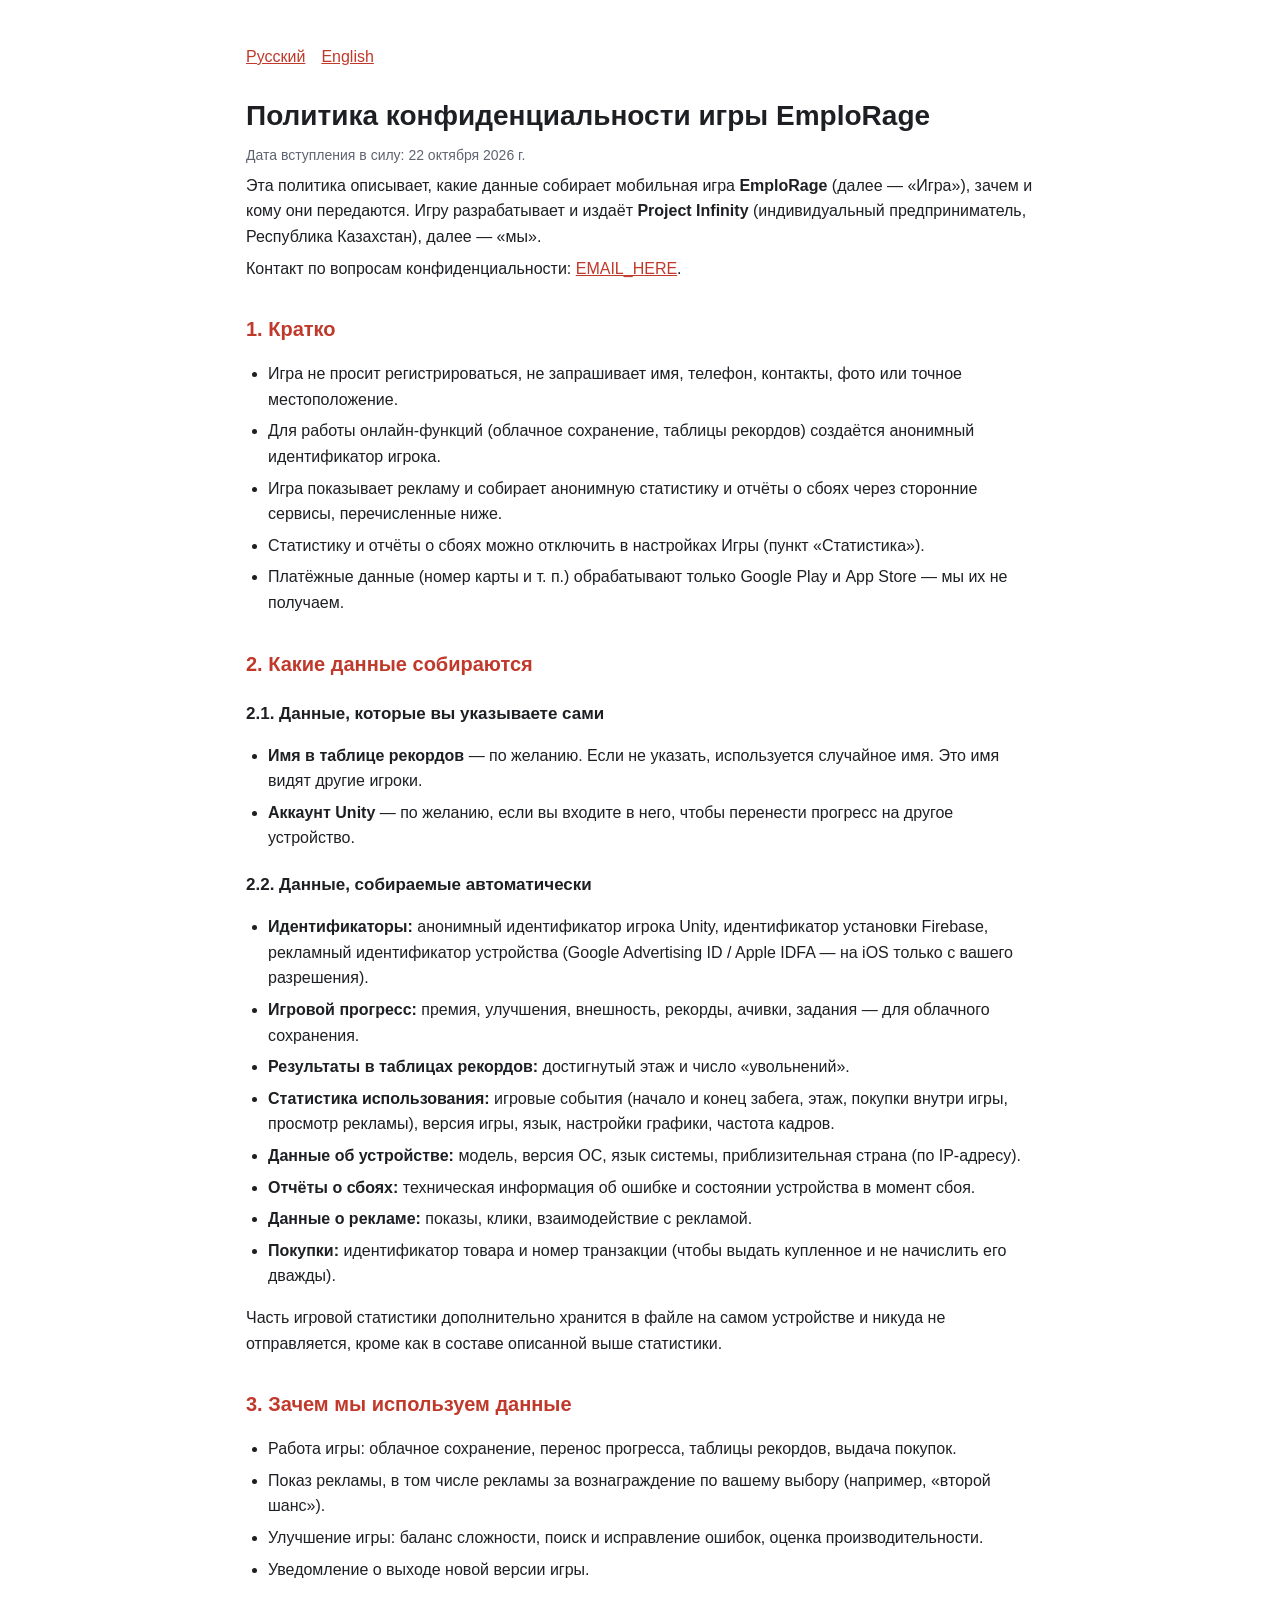
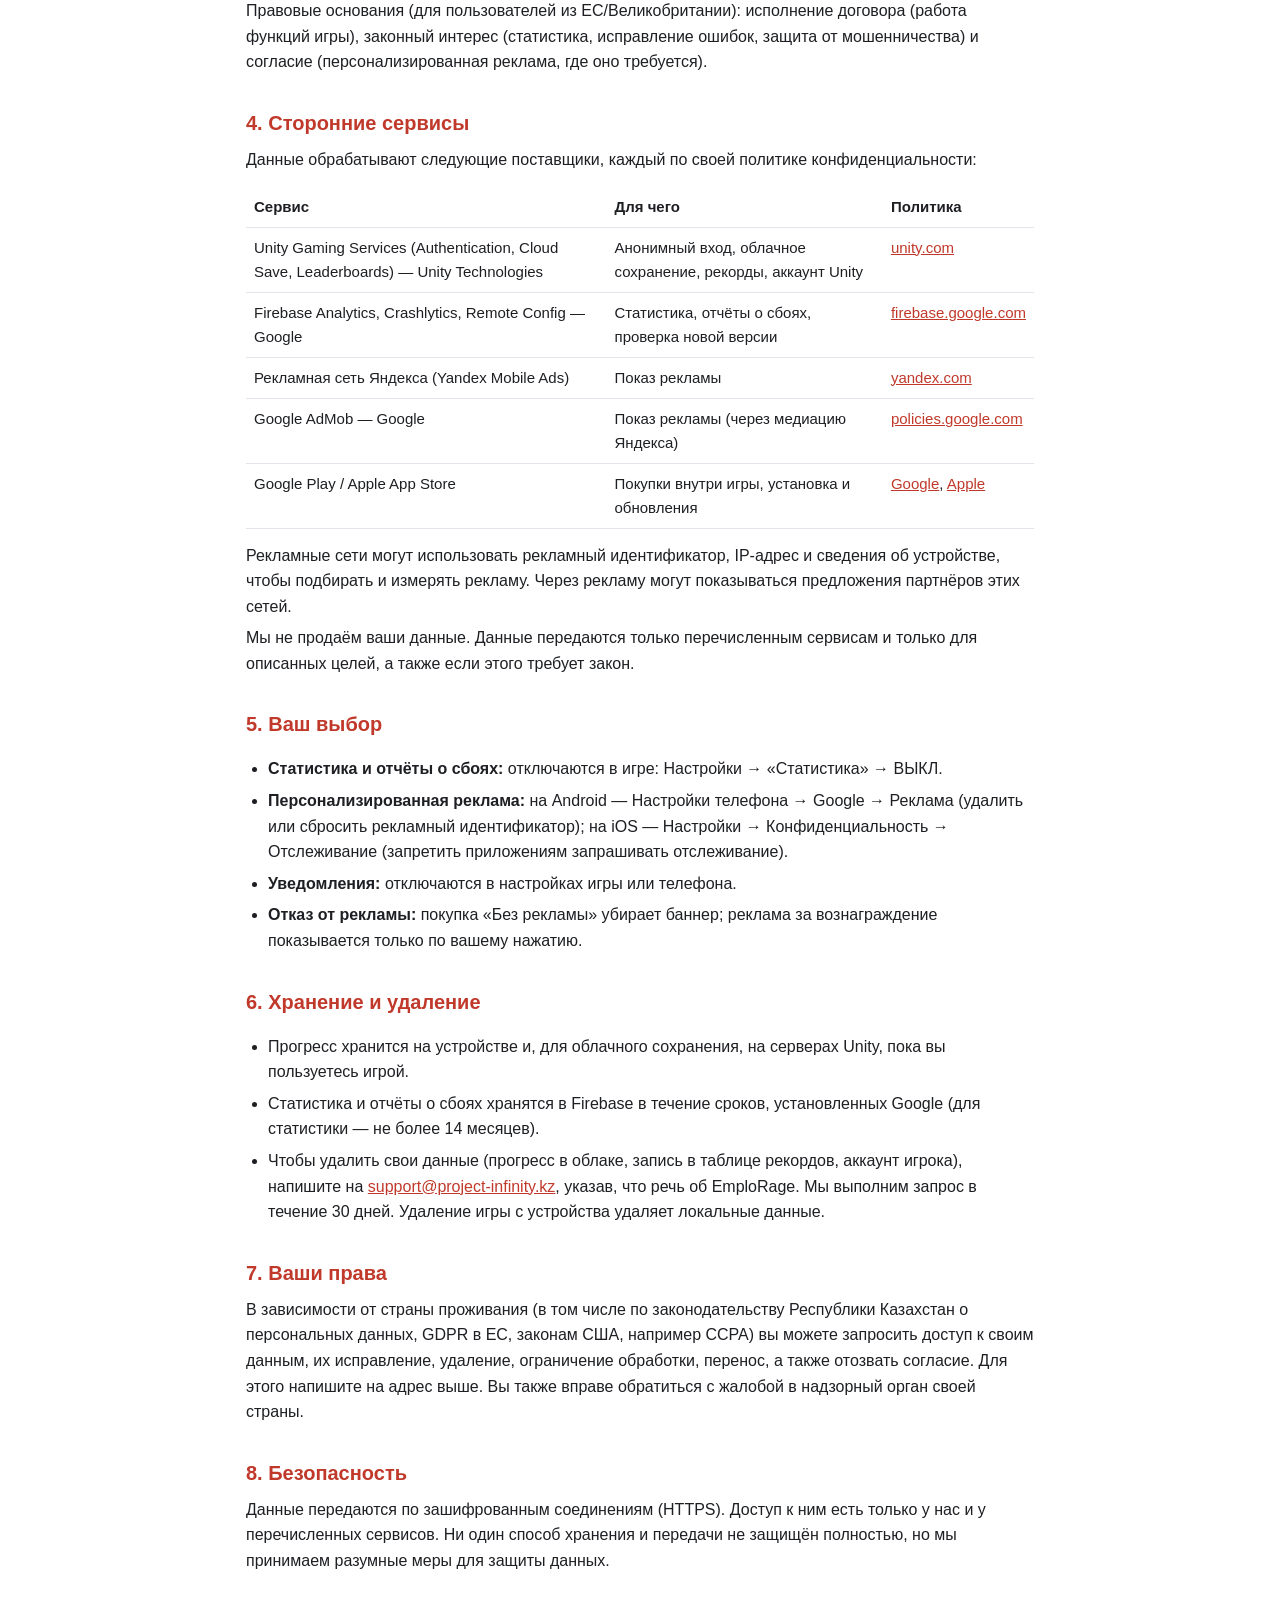
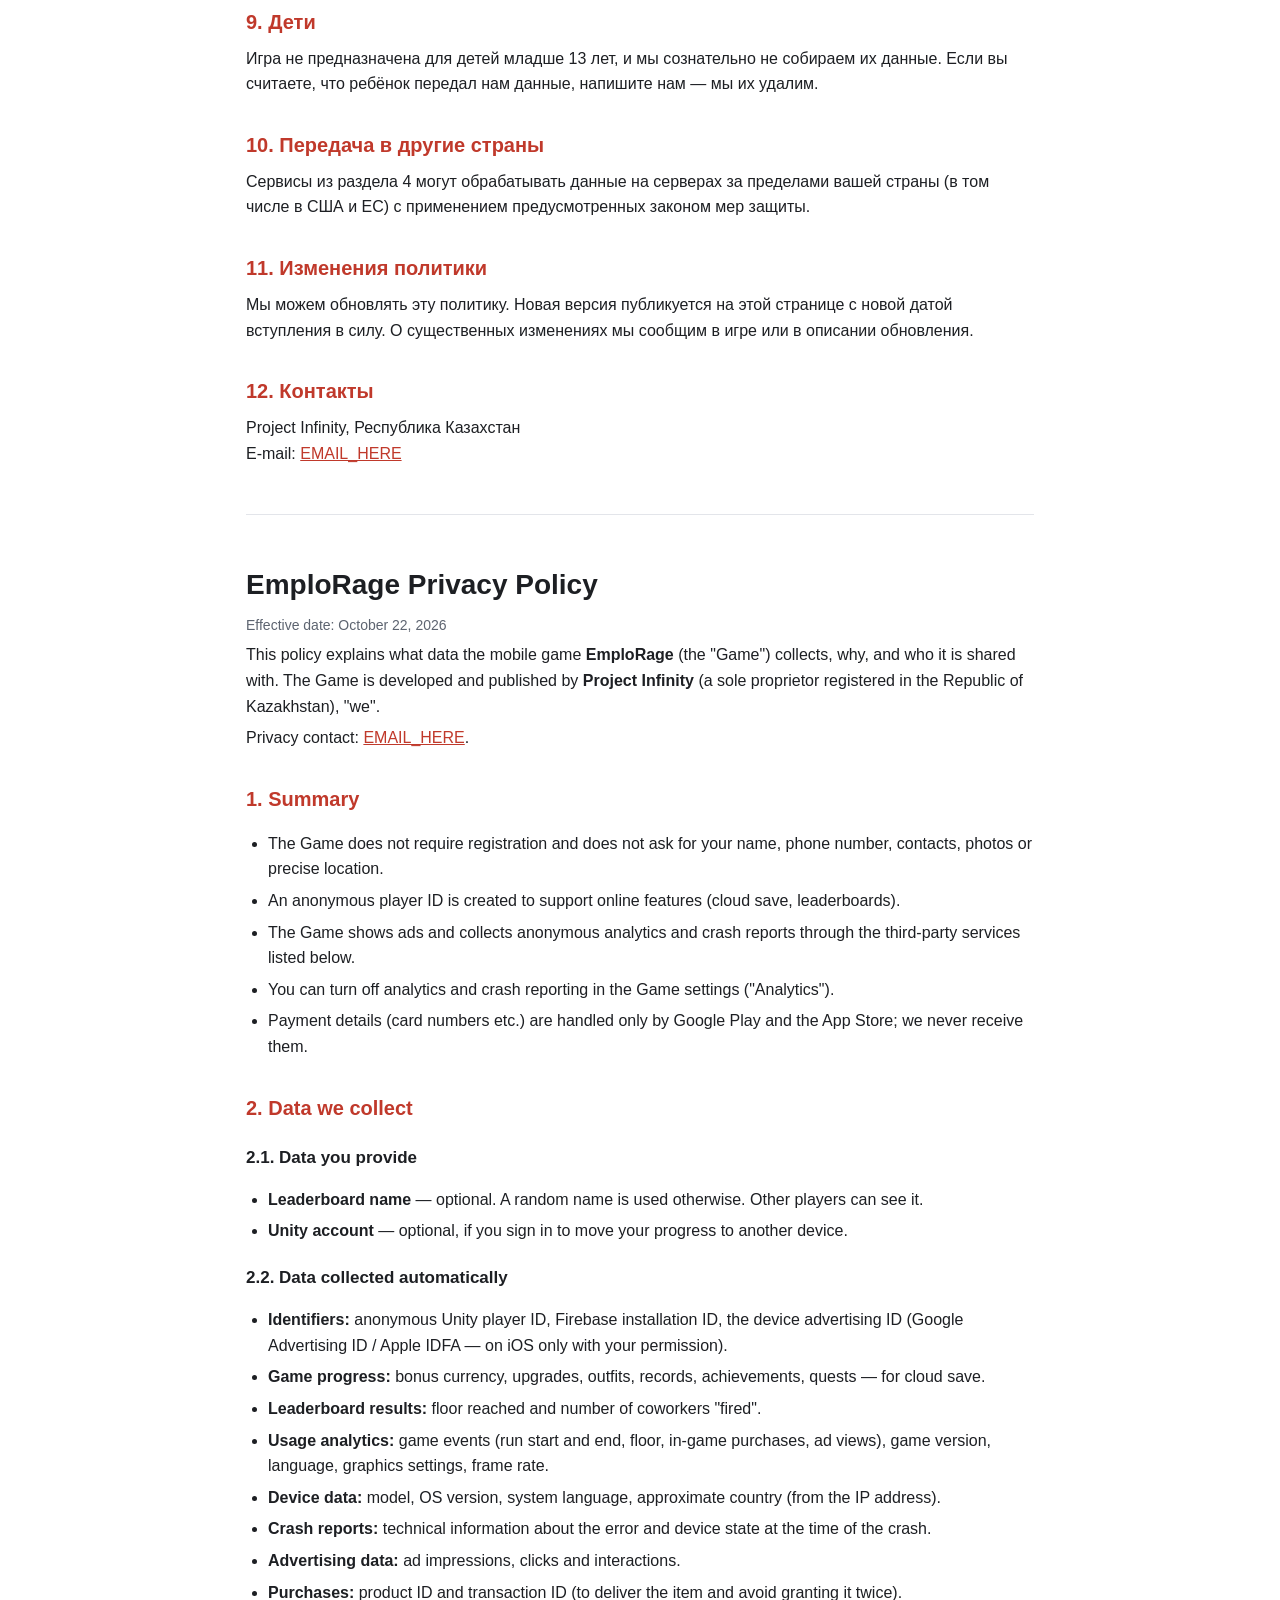
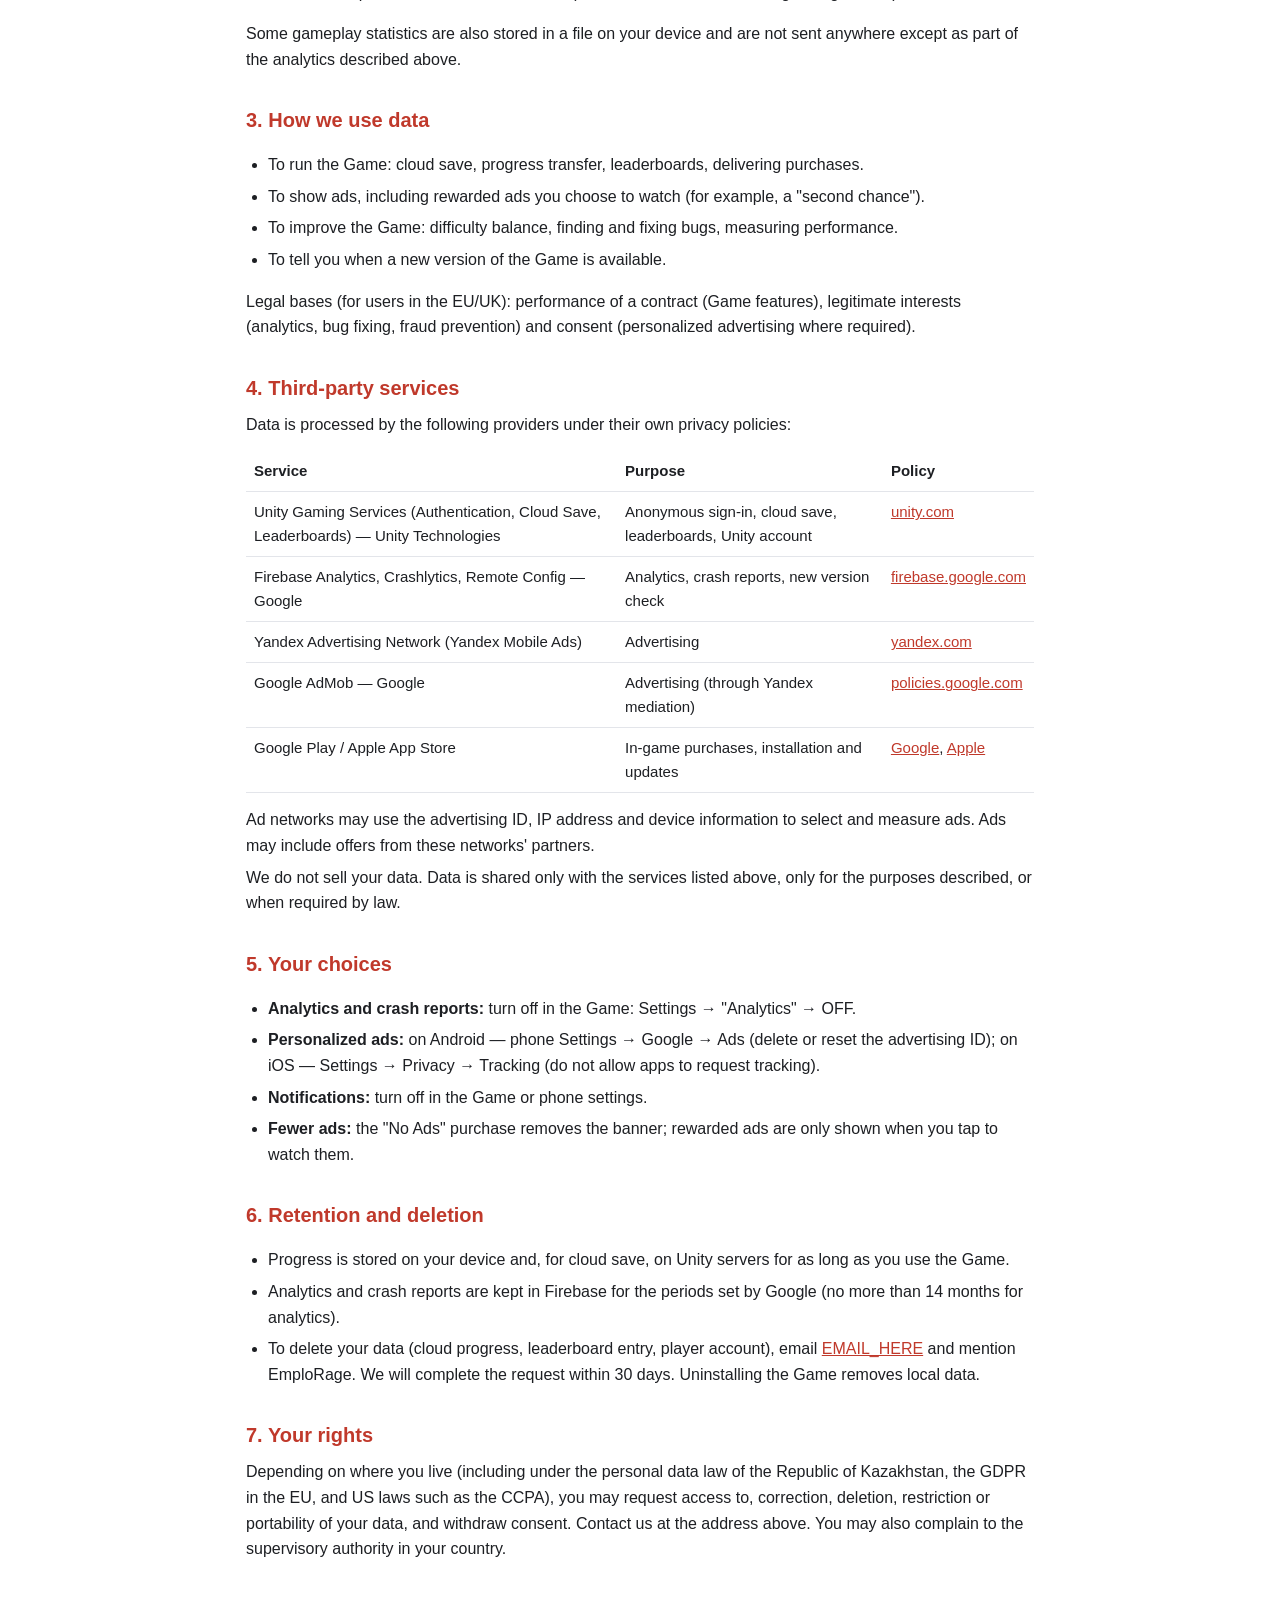
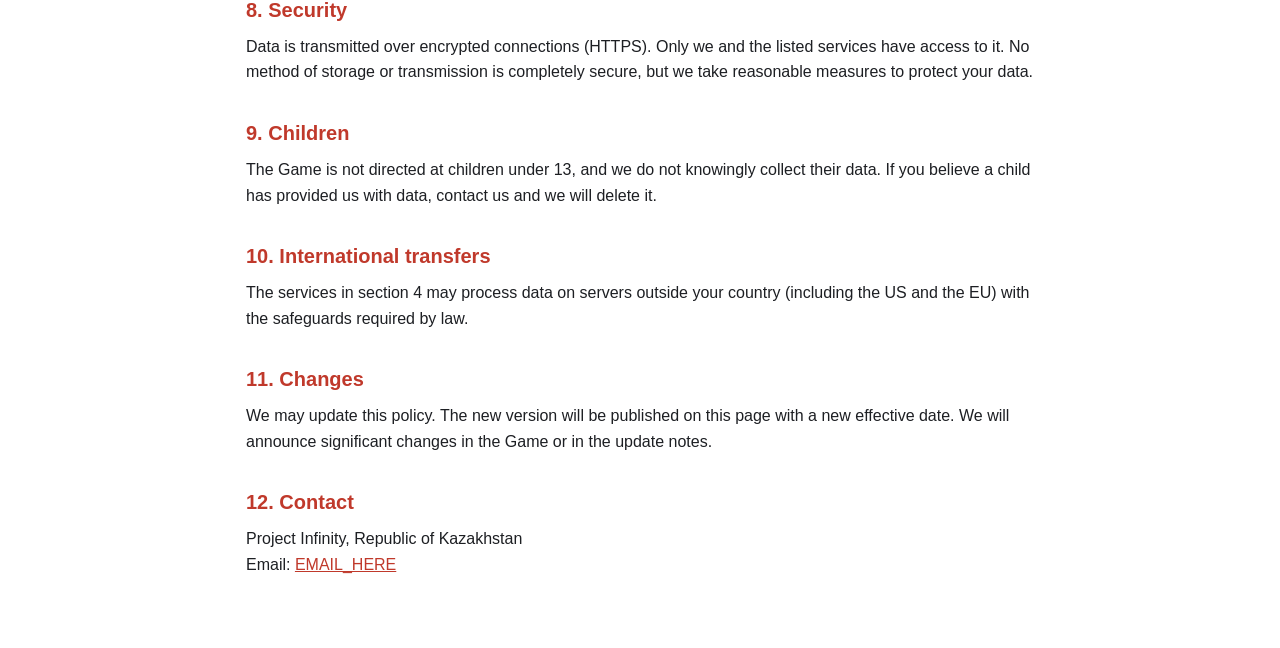
==== emplorage_privacy.html @ 894c07d5 "Create emplorage_privacy.html" ====
<!doctype html>
<html lang="ru">

<head>
  <meta charset="utf-8">
  <meta name="viewport" content="width=device-width, initial-scale=1">
  <title>EmploRage — Политика конфиденциальности / Privacy Policy</title>
  <style>
    :root {
      --bg: #ffffff;
      --fg: #1d1f23;
      --muted: #5d6470;
      --line: #e3e5ea;
      --accent: #c0392b;
    }

    @media (prefers-color-scheme: dark) {
      :root {
        --bg: #15171b;
        --fg: #e8e9ec;
        --muted: #a2a8b3;
        --line: #2c3038;
        --accent: #ff6b5a;
      }
    }

    * {
      box-sizing: border-box;
    }

    body {
      margin: 0;
      background: var(--bg);
      color: var(--fg);
      font: 16px/1.6 -apple-system, BlinkMacSystemFont, "Segoe UI", Roboto, Arial, sans-serif;
    }

    main {
      max-width: 820px;
      margin: 0 auto;
      padding: 32px 16px 64px;
    }

    h1 {
      font-size: 28px;
      margin: 0 0 4px;
    }

    h2 {
      font-size: 20px;
      margin: 32px 0 8px;
      color: var(--accent);
    }

    h3 {
      font-size: 17px;
      margin: 20px 0 6px;
    }

    p,
    li {
      margin: 6px 0;
    }

    ul {
      padding-left: 22px;
    }

    a {
      color: var(--accent);
    }

    .muted {
      color: var(--muted);
      font-size: 14px;
    }

    .lang {
      display: flex;
      gap: 16px;
      margin: 12px 0 24px;
    }

    hr {
      border: 0;
      border-top: 1px solid var(--line);
      margin: 48px 0;
    }

    table {
      width: 100%;
      border-collapse: collapse;
      margin: 8px 0;
      font-size: 15px;
    }

    th,
    td {
      text-align: left;
      vertical-align: top;
      padding: 8px;
      border-bottom: 1px solid var(--line);
    }

    th {
      font-weight: 600;
    }

    .scroll {
      overflow-x: auto;
    }
  </style>
</head>

<body>
  <main>

    <div class="lang"><a href="#ru">Русский</a><a href="#en">English</a></div>

    <!-- ======================================================== RU -->
    <section id="ru" lang="ru">
      <h1>Политика конфиденциальности игры EmploRage</h1>
      <p class="muted">Дата вступления в силу: 22 октября 2026 г.</p>

      <p>Эта политика описывает, какие данные собирает мобильная игра <b>EmploRage</b> (далее — «Игра»), зачем и кому
        они передаются. Игру разрабатывает и издаёт <b>Project Infinity</b> (индивидуальный предприниматель, Республика
        Казахстан), далее — «мы».</p>
      <p>Контакт по вопросам конфиденциальности: <a href="mailto:EMAIL_HERE">EMAIL_HERE</a>.</p>

      <h2>1. Кратко</h2>
      <ul>
        <li>Игра не просит регистрироваться, не запрашивает имя, телефон, контакты, фото или точное местоположение.</li>
        <li>Для работы онлайн-функций (облачное сохранение, таблицы рекордов) создаётся анонимный идентификатор игрока.
        </li>
        <li>Игра показывает рекламу и собирает анонимную статистику и отчёты о сбоях через сторонние сервисы,
          перечисленные ниже.</li>
        <li>Статистику и отчёты о сбоях можно отключить в настройках Игры (пункт «Статистика»).</li>
        <li>Платёжные данные (номер карты и т. п.) обрабатывают только Google Play и App Store — мы их не получаем.</li>
      </ul>

      <h2>2. Какие данные собираются</h2>
      <h3>2.1. Данные, которые вы указываете сами</h3>
      <ul>
        <li><b>Имя в таблице рекордов</b> — по желанию. Если не указать, используется случайное имя. Это имя видят
          другие игроки.</li>
        <li><b>Аккаунт Unity</b> — по желанию, если вы входите в него, чтобы перенести прогресс на другое устройство.
        </li>
      </ul>
      <h3>2.2. Данные, собираемые автоматически</h3>
      <ul>
        <li><b>Идентификаторы:</b> анонимный идентификатор игрока Unity, идентификатор установки Firebase, рекламный
          идентификатор устройства (Google Advertising ID / Apple IDFA — на iOS только с вашего разрешения).</li>
        <li><b>Игровой прогресс:</b> премия, улучшения, внешность, рекорды, ачивки, задания — для облачного сохранения.
        </li>
        <li><b>Результаты в таблицах рекордов:</b> достигнутый этаж и число «увольнений».</li>
        <li><b>Статистика использования:</b> игровые события (начало и конец забега, этаж, покупки внутри игры, просмотр
          рекламы), версия игры, язык, настройки графики, частота кадров.</li>
        <li><b>Данные об устройстве:</b> модель, версия ОС, язык системы, приблизительная страна (по IP-адресу).</li>
        <li><b>Отчёты о сбоях:</b> техническая информация об ошибке и состоянии устройства в момент сбоя.</li>
        <li><b>Данные о рекламе:</b> показы, клики, взаимодействие с рекламой.</li>
        <li><b>Покупки:</b> идентификатор товара и номер транзакции (чтобы выдать купленное и не начислить его дважды).
        </li>
      </ul>
      <p>Часть игровой статистики дополнительно хранится в файле на самом устройстве и никуда не отправляется, кроме как
        в составе описанной выше статистики.</p>

      <h2>3. Зачем мы используем данные</h2>
      <ul>
        <li>Работа игры: облачное сохранение, перенос прогресса, таблицы рекордов, выдача покупок.</li>
        <li>Показ рекламы, в том числе рекламы за вознаграждение по вашему выбору (например, «второй шанс»).</li>
        <li>Улучшение игры: баланс сложности, поиск и исправление ошибок, оценка производительности.</li>
        <li>Уведомление о выходе новой версии игры.</li>
      </ul>
      <p>Правовые основания (для пользователей из ЕС/Великобритании): исполнение договора (работа функций игры),
        законный интерес (статистика, исправление ошибок, защита от мошенничества) и согласие (персонализированная
        реклама, где оно требуется).</p>

      <h2>4. Сторонние сервисы</h2>
      <p>Данные обрабатывают следующие поставщики, каждый по своей политике конфиденциальности:</p>
      <div class="scroll">
        <table>
          <tr>
            <th>Сервис</th>
            <th>Для чего</th>
            <th>Политика</th>
          </tr>
          <tr>
            <td>Unity Gaming Services (Authentication, Cloud Save, Leaderboards) — Unity Technologies</td>
            <td>Анонимный вход, облачное сохранение, рекорды, аккаунт Unity</td>
            <td><a href="https://unity.com/legal/game-player-and-app-user-privacy-policy">unity.com</a></td>
          </tr>
          <tr>
            <td>Firebase Analytics, Crashlytics, Remote Config — Google</td>
            <td>Статистика, отчёты о сбоях, проверка новой версии</td>
            <td><a href="https://firebase.google.com/support/privacy">firebase.google.com</a></td>
          </tr>
          <tr>
            <td>Рекламная сеть Яндекса (Yandex Mobile Ads)</td>
            <td>Показ рекламы</td>
            <td><a href="https://yandex.com/legal/confidential/">yandex.com</a></td>
          </tr>
          <tr>
            <td>Google AdMob — Google</td>
            <td>Показ рекламы (через медиацию Яндекса)</td>
            <td><a href="https://policies.google.com/privacy">policies.google.com</a></td>
          </tr>
          <tr>
            <td>Google Play / Apple App Store</td>
            <td>Покупки внутри игры, установка и обновления</td>
            <td><a href="https://policies.google.com/privacy">Google</a>, <a
                href="https://www.apple.com/legal/privacy/">Apple</a></td>
          </tr>
        </table>
      </div>
      <p>Рекламные сети могут использовать рекламный идентификатор, IP-адрес и сведения об устройстве, чтобы подбирать и
        измерять рекламу. Через рекламу могут показываться предложения партнёров этих сетей.</p>
      <p>Мы не продаём ваши данные. Данные передаются только перечисленным сервисам и только для описанных целей, а
        также если этого требует закон.</p>

      <h2>5. Ваш выбор</h2>
      <ul>
        <li><b>Статистика и отчёты о сбоях:</b> отключаются в игре: Настройки → «Статистика» → ВЫКЛ.</li>
        <li><b>Персонализированная реклама:</b> на Android — Настройки телефона → Google → Реклама (удалить или сбросить
          рекламный идентификатор); на iOS — Настройки → Конфиденциальность → Отслеживание (запретить приложениям
          запрашивать отслеживание).</li>
        <li><b>Уведомления:</b> отключаются в настройках игры или телефона.</li>
        <li><b>Отказ от рекламы:</b> покупка «Без рекламы» убирает баннер; реклама за вознаграждение показывается только
          по вашему нажатию.</li>
      </ul>

      <h2>6. Хранение и удаление</h2>
      <ul>
        <li>Прогресс хранится на устройстве и, для облачного сохранения, на серверах Unity, пока вы пользуетесь игрой.
        </li>
        <li>Статистика и отчёты о сбоях хранятся в Firebase в течение сроков, установленных Google (для статистики — не
          более 14 месяцев).</li>
        <li>Чтобы удалить свои данные (прогресс в облаке, запись в таблице рекордов, аккаунт игрока), напишите на <a
            href="mailto:support@project-infinity.kz">support@project-infinity.kz</a>, указав, что речь об EmploRage. Мы
          выполним запрос в течение 30 дней. Удаление игры с устройства удаляет локальные данные.</li>
      </ul>

      <h2>7. Ваши права</h2>
      <p>В зависимости от страны проживания (в том числе по законодательству Республики Казахстан о персональных данных,
        GDPR в ЕС, законам США, например CCPA) вы можете запросить доступ к своим данным, их исправление, удаление,
        ограничение обработки, перенос, а также отозвать согласие. Для этого напишите на адрес выше. Вы также вправе
        обратиться с жалобой в надзорный орган своей страны.</p>

      <h2>8. Безопасность</h2>
      <p>Данные передаются по зашифрованным соединениям (HTTPS). Доступ к ним есть только у нас и у перечисленных
        сервисов. Ни один способ хранения и передачи не защищён полностью, но мы принимаем разумные меры для защиты
        данных.</p>

      <h2>9. Дети</h2>
      <p>Игра не предназначена для детей младше 13 лет, и мы сознательно не собираем их данные. Если вы считаете, что
        ребёнок передал нам данные, напишите нам — мы их удалим.</p>

      <h2>10. Передача в другие страны</h2>
      <p>Сервисы из раздела 4 могут обрабатывать данные на серверах за пределами вашей страны (в том числе в США и ЕС) с
        применением предусмотренных законом мер защиты.</p>

      <h2>11. Изменения политики</h2>
      <p>Мы можем обновлять эту политику. Новая версия публикуется на этой странице с новой датой вступления в силу. О
        существенных изменениях мы сообщим в игре или в описании обновления.</p>

      <h2>12. Контакты</h2>
      <p>Project Infinity, Республика Казахстан<br>E-mail: <a href="mailto:EMAIL_HERE">EMAIL_HERE</a></p>
    </section>

    <hr>

    <!-- ======================================================== EN -->
    <section id="en" lang="en">
      <h1>EmploRage Privacy Policy</h1>
      <p class="muted">Effective date: October 22, 2026</p>

      <p>This policy explains what data the mobile game <b>EmploRage</b> (the "Game") collects, why, and who it is
        shared with. The Game is developed and published by <b>Project Infinity</b> (a sole proprietor registered in the
        Republic of Kazakhstan), "we".</p>
      <p>Privacy contact: <a href="mailto:EMAIL_HERE">EMAIL_HERE</a>.</p>

      <h2>1. Summary</h2>
      <ul>
        <li>The Game does not require registration and does not ask for your name, phone number, contacts, photos or
          precise location.</li>
        <li>An anonymous player ID is created to support online features (cloud save, leaderboards).</li>
        <li>The Game shows ads and collects anonymous analytics and crash reports through the third-party services
          listed below.</li>
        <li>You can turn off analytics and crash reporting in the Game settings ("Analytics").</li>
        <li>Payment details (card numbers etc.) are handled only by Google Play and the App Store; we never receive
          them.</li>
      </ul>

      <h2>2. Data we collect</h2>
      <h3>2.1. Data you provide</h3>
      <ul>
        <li><b>Leaderboard name</b> — optional. A random name is used otherwise. Other players can see it.</li>
        <li><b>Unity account</b> — optional, if you sign in to move your progress to another device.</li>
      </ul>
      <h3>2.2. Data collected automatically</h3>
      <ul>
        <li><b>Identifiers:</b> anonymous Unity player ID, Firebase installation ID, the device advertising ID (Google
          Advertising ID / Apple IDFA — on iOS only with your permission).</li>
        <li><b>Game progress:</b> bonus currency, upgrades, outfits, records, achievements, quests — for cloud save.
        </li>
        <li><b>Leaderboard results:</b> floor reached and number of coworkers "fired".</li>
        <li><b>Usage analytics:</b> game events (run start and end, floor, in-game purchases, ad views), game version,
          language, graphics settings, frame rate.</li>
        <li><b>Device data:</b> model, OS version, system language, approximate country (from the IP address).</li>
        <li><b>Crash reports:</b> technical information about the error and device state at the time of the crash.</li>
        <li><b>Advertising data:</b> ad impressions, clicks and interactions.</li>
        <li><b>Purchases:</b> product ID and transaction ID (to deliver the item and avoid granting it twice).</li>
      </ul>
      <p>Some gameplay statistics are also stored in a file on your device and are not sent anywhere except as part of
        the analytics described above.</p>

      <h2>3. How we use data</h2>
      <ul>
        <li>To run the Game: cloud save, progress transfer, leaderboards, delivering purchases.</li>
        <li>To show ads, including rewarded ads you choose to watch (for example, a "second chance").</li>
        <li>To improve the Game: difficulty balance, finding and fixing bugs, measuring performance.</li>
        <li>To tell you when a new version of the Game is available.</li>
      </ul>
      <p>Legal bases (for users in the EU/UK): performance of a contract (Game features), legitimate interests
        (analytics, bug fixing, fraud prevention) and consent (personalized advertising where required).</p>

      <h2>4. Third-party services</h2>
      <p>Data is processed by the following providers under their own privacy policies:</p>
      <div class="scroll">
        <table>
          <tr>
            <th>Service</th>
            <th>Purpose</th>
            <th>Policy</th>
          </tr>
          <tr>
            <td>Unity Gaming Services (Authentication, Cloud Save, Leaderboards) — Unity Technologies</td>
            <td>Anonymous sign-in, cloud save, leaderboards, Unity account</td>
            <td><a href="https://unity.com/legal/game-player-and-app-user-privacy-policy">unity.com</a></td>
          </tr>
          <tr>
            <td>Firebase Analytics, Crashlytics, Remote Config — Google</td>
            <td>Analytics, crash reports, new version check</td>
            <td><a href="https://firebase.google.com/support/privacy">firebase.google.com</a></td>
          </tr>
          <tr>
            <td>Yandex Advertising Network (Yandex Mobile Ads)</td>
            <td>Advertising</td>
            <td><a href="https://yandex.com/legal/confidential/">yandex.com</a></td>
          </tr>
          <tr>
            <td>Google AdMob — Google</td>
            <td>Advertising (through Yandex mediation)</td>
            <td><a href="https://policies.google.com/privacy">policies.google.com</a></td>
          </tr>
          <tr>
            <td>Google Play / Apple App Store</td>
            <td>In-game purchases, installation and updates</td>
            <td><a href="https://policies.google.com/privacy">Google</a>, <a
                href="https://www.apple.com/legal/privacy/">Apple</a></td>
          </tr>
        </table>
      </div>
      <p>Ad networks may use the advertising ID, IP address and device information to select and measure ads. Ads may
        include offers from these networks' partners.</p>
      <p>We do not sell your data. Data is shared only with the services listed above, only for the purposes described,
        or when required by law.</p>

      <h2>5. Your choices</h2>
      <ul>
        <li><b>Analytics and crash reports:</b> turn off in the Game: Settings → "Analytics" → OFF.</li>
        <li><b>Personalized ads:</b> on Android — phone Settings → Google → Ads (delete or reset the advertising ID); on
          iOS — Settings → Privacy → Tracking (do not allow apps to request tracking).</li>
        <li><b>Notifications:</b> turn off in the Game or phone settings.</li>
        <li><b>Fewer ads:</b> the "No Ads" purchase removes the banner; rewarded ads are only shown when you tap to
          watch them.</li>
      </ul>

      <h2>6. Retention and deletion</h2>
      <ul>
        <li>Progress is stored on your device and, for cloud save, on Unity servers for as long as you use the Game.
        </li>
        <li>Analytics and crash reports are kept in Firebase for the periods set by Google (no more than 14 months for
          analytics).</li>
        <li>To delete your data (cloud progress, leaderboard entry, player account), email <a
            href="mailto:EMAIL_HERE">EMAIL_HERE</a> and mention EmploRage. We will complete the request within 30 days.
          Uninstalling the Game removes local data.</li>
      </ul>

      <h2>7. Your rights</h2>
      <p>Depending on where you live (including under the personal data law of the Republic of Kazakhstan, the GDPR in
        the EU, and US laws such as the CCPA), you may request access to, correction, deletion, restriction or
        portability of your data, and withdraw consent. Contact us at the address above. You may also complain to the
        supervisory authority in your country.</p>

      <h2>8. Security</h2>
      <p>Data is transmitted over encrypted connections (HTTPS). Only we and the listed services have access to it. No
        method of storage or transmission is completely secure, but we take reasonable measures to protect your data.
      </p>

      <h2>9. Children</h2>
      <p>The Game is not directed at children under 13, and we do not knowingly collect their data. If you believe a
        child has provided us with data, contact us and we will delete it.</p>

      <h2>10. International transfers</h2>
      <p>The services in section 4 may process data on servers outside your country (including the US and the EU) with
        the safeguards required by law.</p>

      <h2>11. Changes</h2>
      <p>We may update this policy. The new version will be published on this page with a new effective date. We will
        announce significant changes in the Game or in the update notes.</p>

      <h2>12. Contact</h2>
      <p>Project Infinity, Republic of Kazakhstan<br>Email: <a href="mailto:EMAIL_HERE">EMAIL_HERE</a></p>
    </section>

  </main>
</body>

</html>
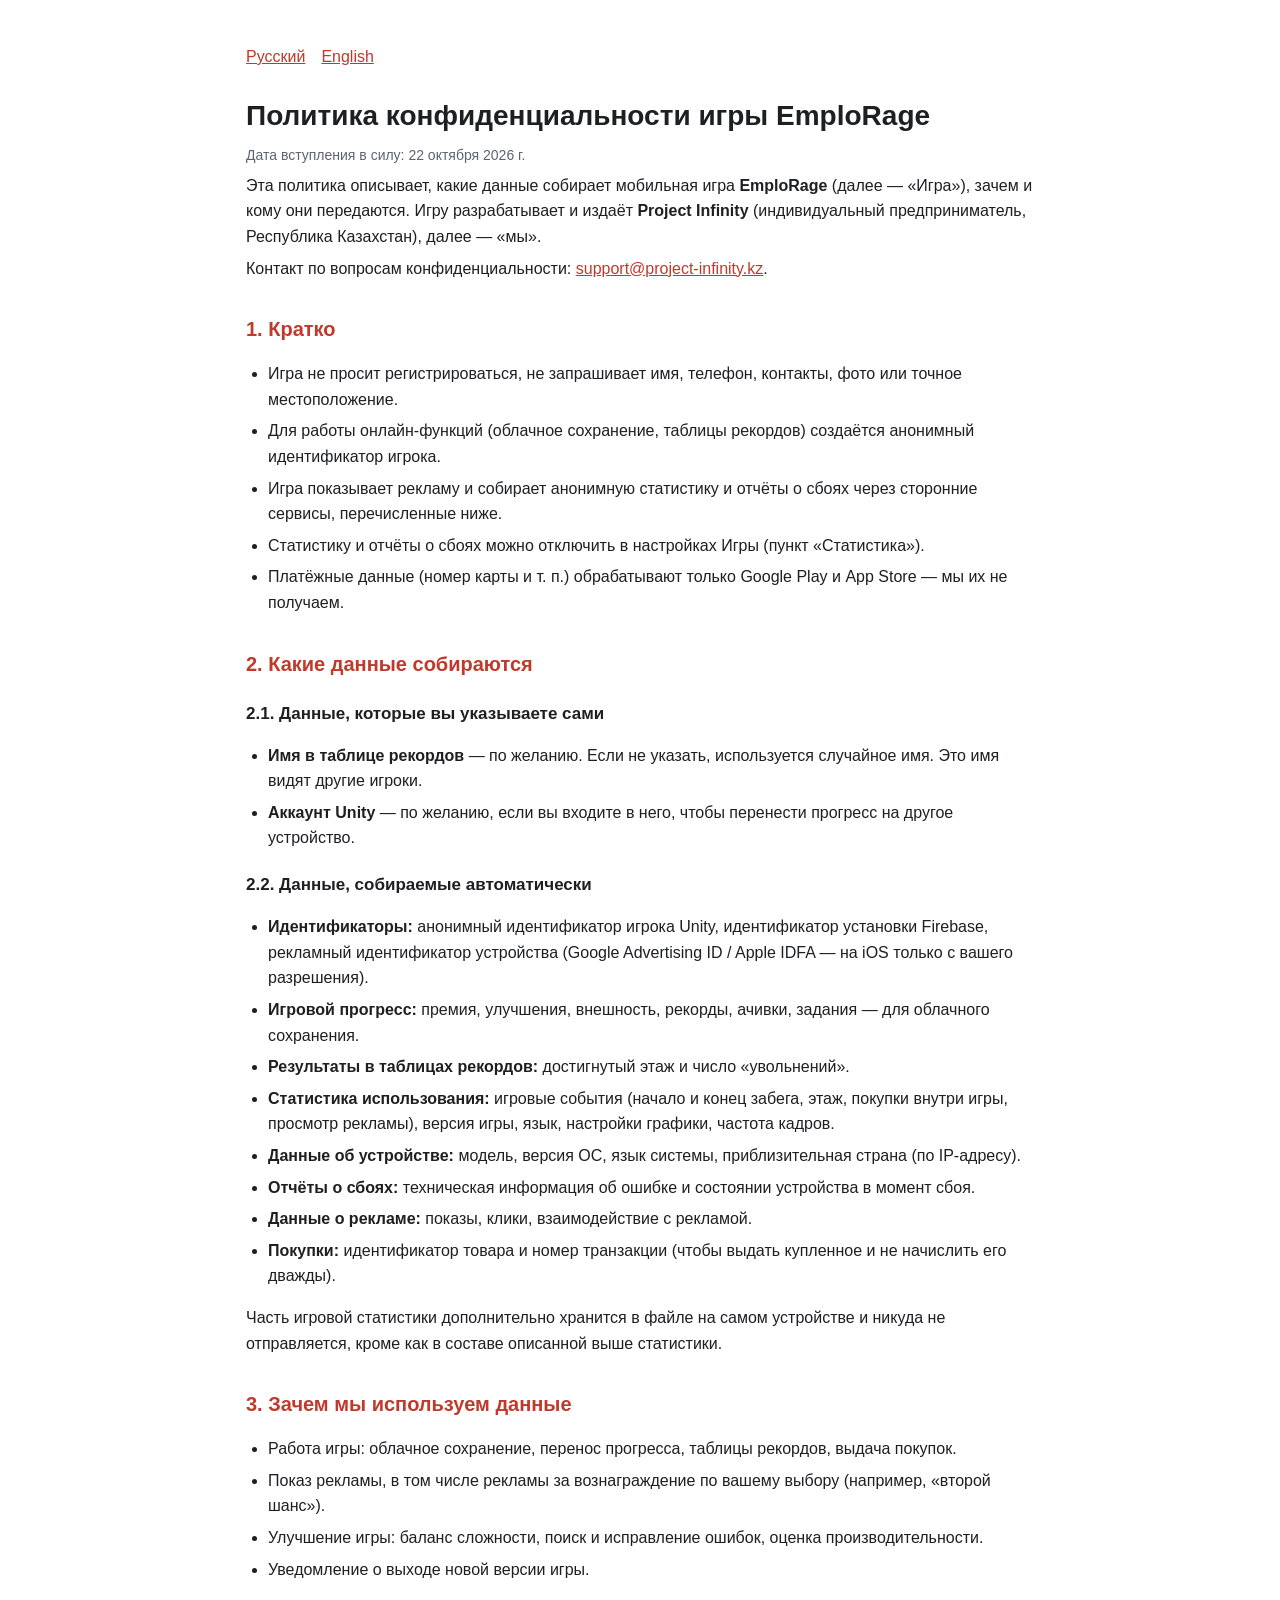
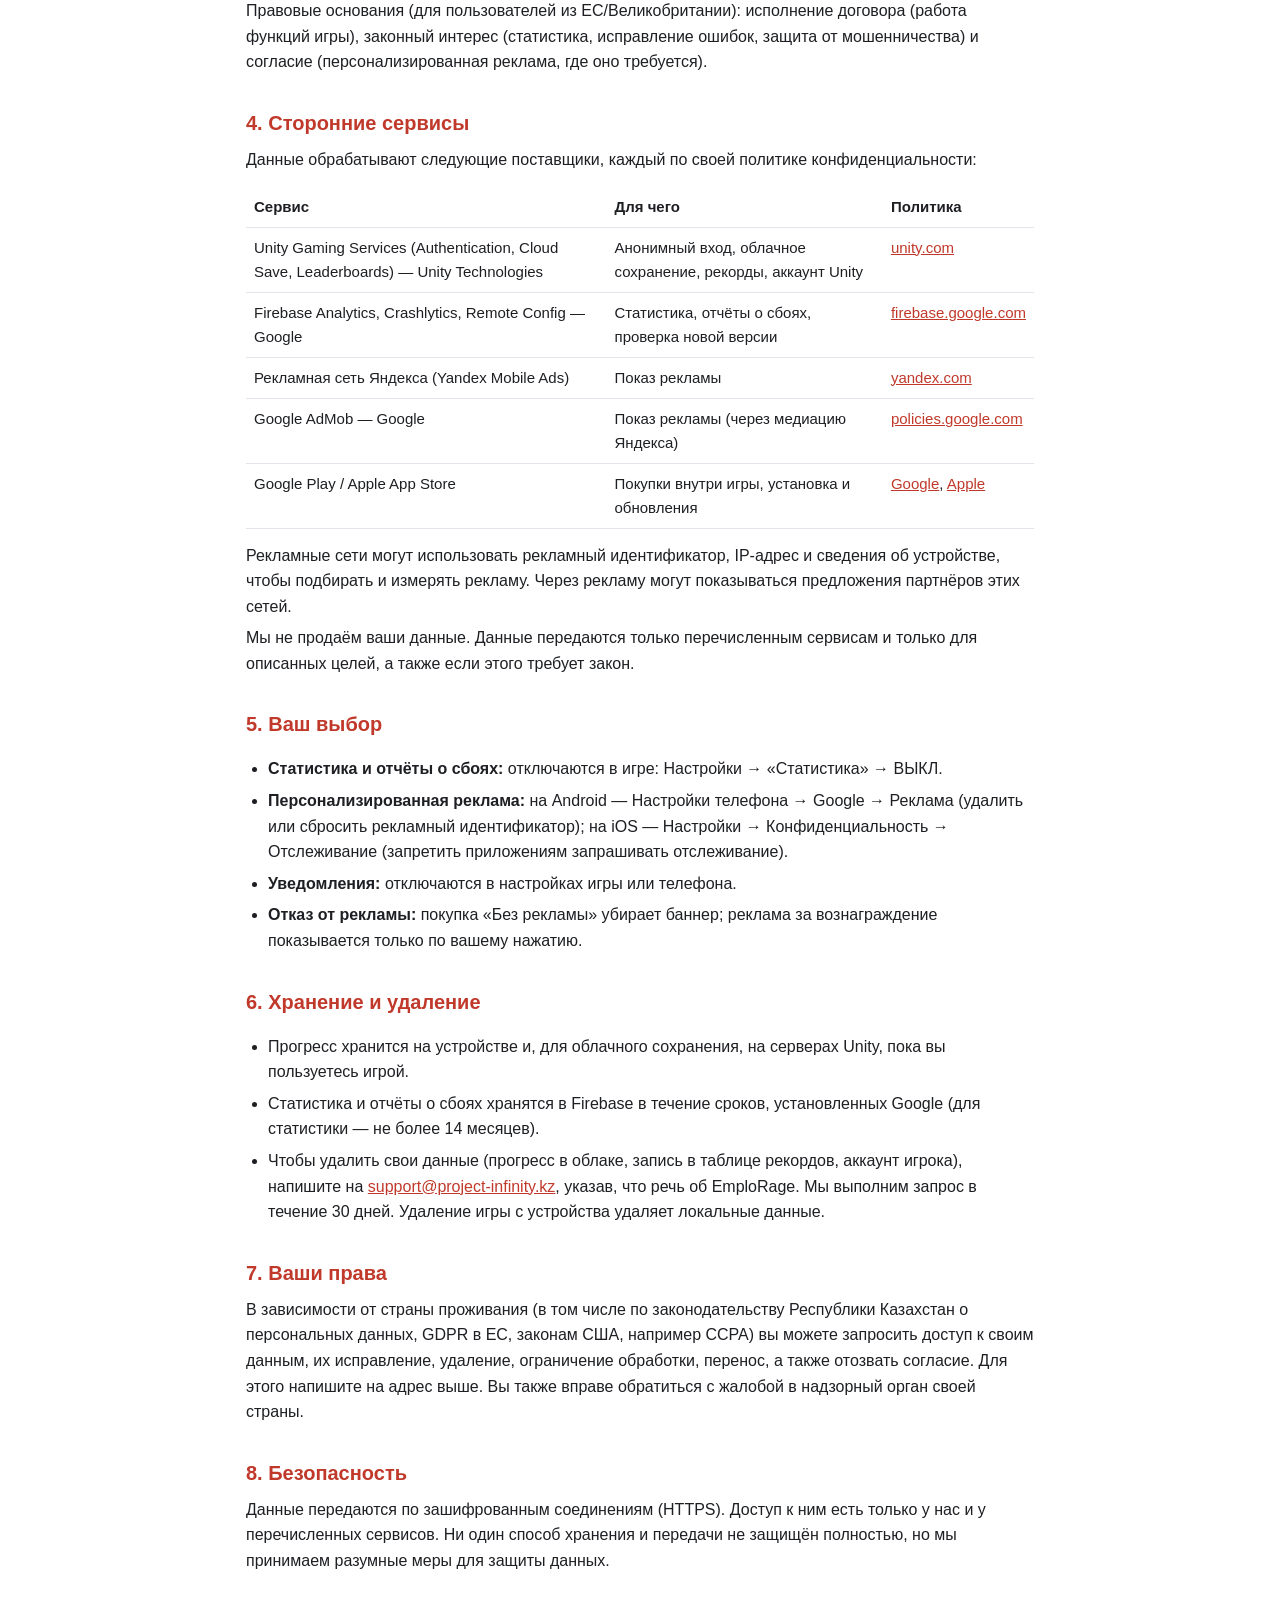
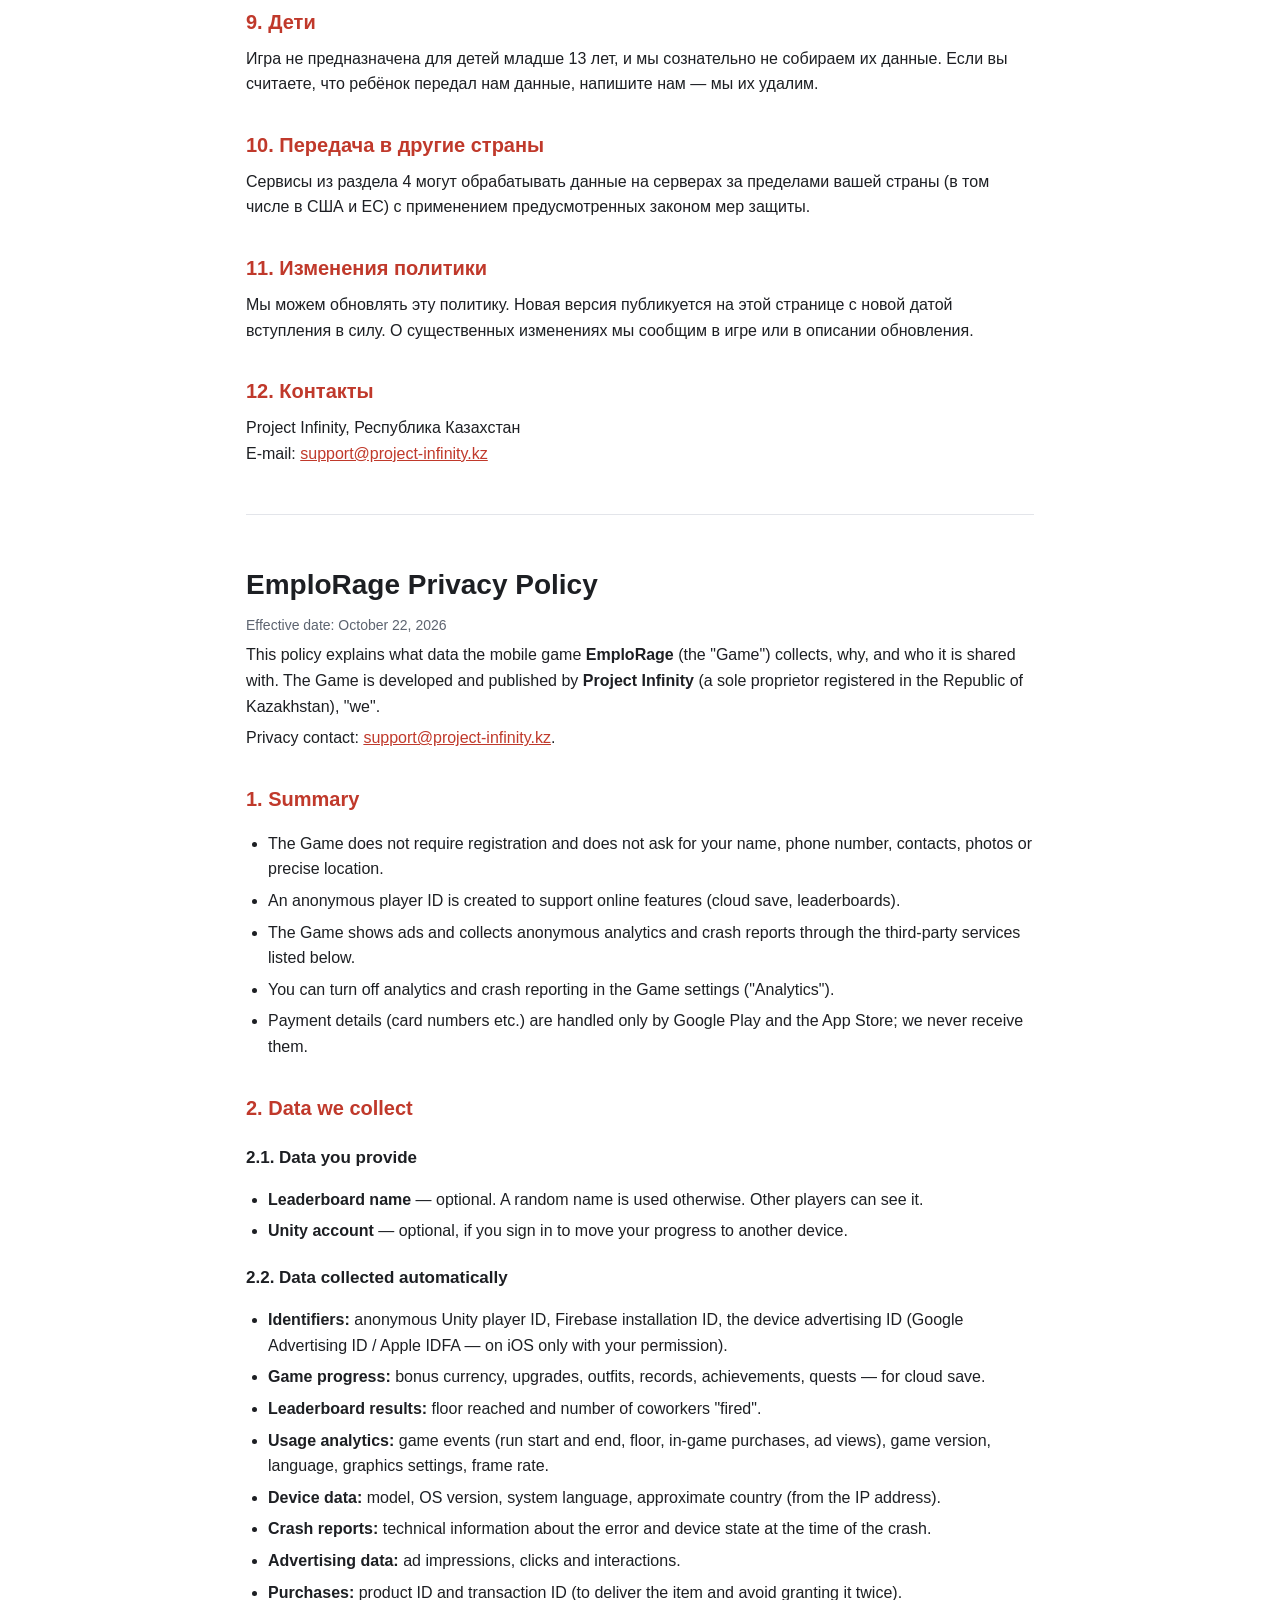
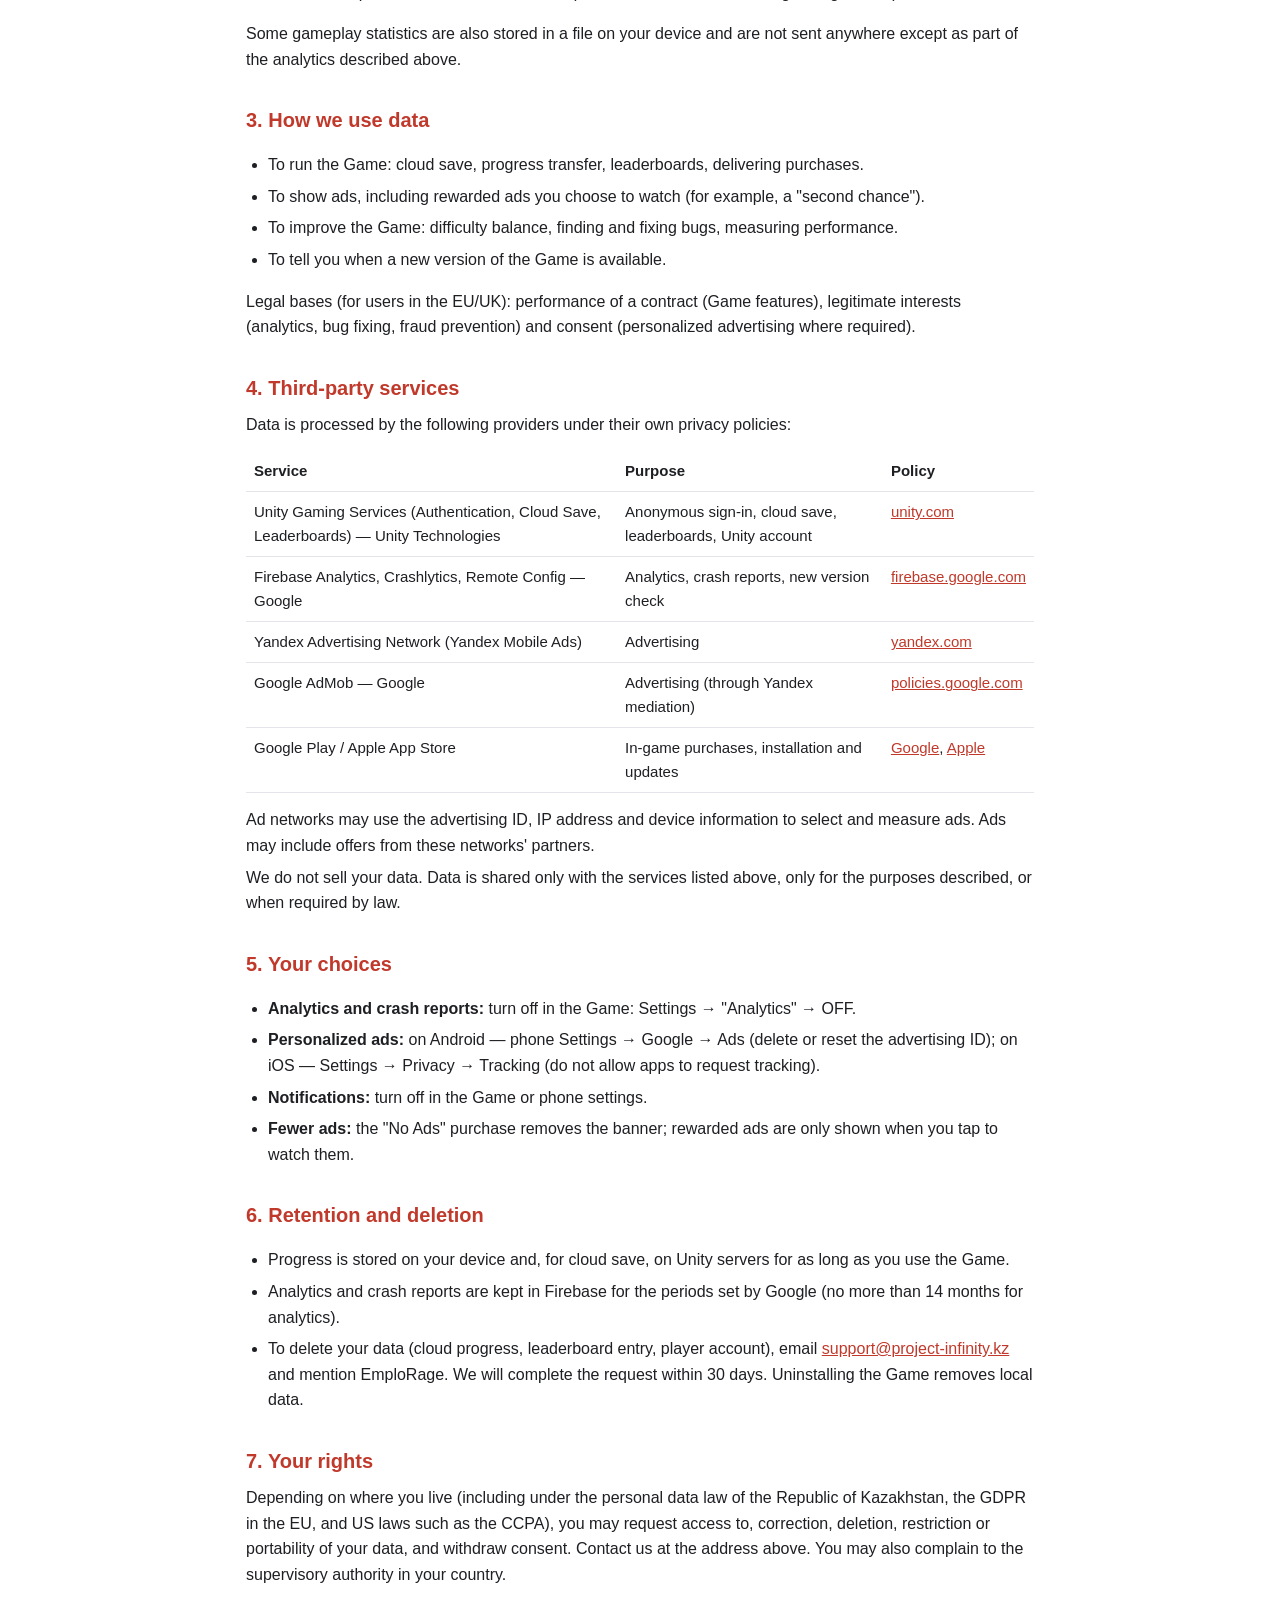
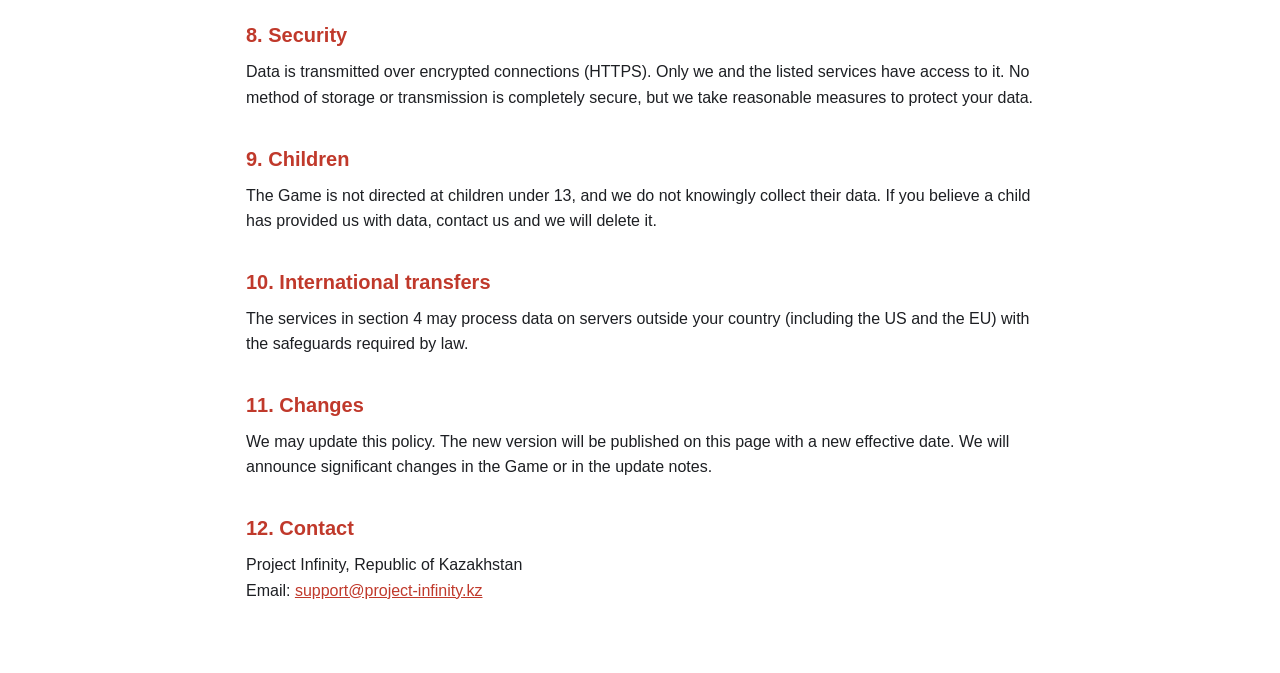
==== commit 0f014026: "Update emplorage_privacy.html" ====
--- a/emplorage_privacy.html
+++ b/emplorage_privacy.html
@@ -125,7 +125,8 @@
       <p>Эта политика описывает, какие данные собирает мобильная игра <b>EmploRage</b> (далее — «Игра»), зачем и кому
         они передаются. Игру разрабатывает и издаёт <b>Project Infinity</b> (индивидуальный предприниматель, Республика
         Казахстан), далее — «мы».</p>
-      <p>Контакт по вопросам конфиденциальности: <a href="mailto:EMAIL_HERE">EMAIL_HERE</a>.</p>
+      <p>Контакт по вопросам конфиденциальности: <a
+          href="mailto:support@project-infinity.kz">support@project-infinity.kz</a>.</p>
 
       <h2>1. Кратко</h2>
       <ul>
@@ -263,7 +264,8 @@
         существенных изменениях мы сообщим в игре или в описании обновления.</p>
 
       <h2>12. Контакты</h2>
-      <p>Project Infinity, Республика Казахстан<br>E-mail: <a href="mailto:EMAIL_HERE">EMAIL_HERE</a></p>
+      <p>Project Infinity, Республика Казахстан<br>E-mail: <a
+          href="mailto:support@project-infinity.kz">support@project-infinity.kz</a></p>
     </section>
 
     <hr>
@@ -276,7 +278,7 @@
       <p>This policy explains what data the mobile game <b>EmploRage</b> (the "Game") collects, why, and who it is
         shared with. The Game is developed and published by <b>Project Infinity</b> (a sole proprietor registered in the
         Republic of Kazakhstan), "we".</p>
-      <p>Privacy contact: <a href="mailto:EMAIL_HERE">EMAIL_HERE</a>.</p>
+      <p>Privacy contact: <a href="mailto:support@project-infinity.kz">support@project-infinity.kz</a>.</p>
 
       <h2>1. Summary</h2>
       <ul>
@@ -382,7 +384,8 @@
         <li>Analytics and crash reports are kept in Firebase for the periods set by Google (no more than 14 months for
           analytics).</li>
         <li>To delete your data (cloud progress, leaderboard entry, player account), email <a
-            href="mailto:EMAIL_HERE">EMAIL_HERE</a> and mention EmploRage. We will complete the request within 30 days.
+            href="mailto:support@project-infinity.kz">support@project-infinity.kz</a> and mention EmploRage. We will
+          complete the request within 30 days.
           Uninstalling the Game removes local data.</li>
       </ul>
 
@@ -410,7 +413,8 @@
         announce significant changes in the Game or in the update notes.</p>
 
       <h2>12. Contact</h2>
-      <p>Project Infinity, Republic of Kazakhstan<br>Email: <a href="mailto:EMAIL_HERE">EMAIL_HERE</a></p>
+      <p>Project Infinity, Republic of Kazakhstan<br>Email: <a
+          href="mailto:support@project-infinity.kz">support@project-infinity.kz</a></p>
     </section>
 
   </main>
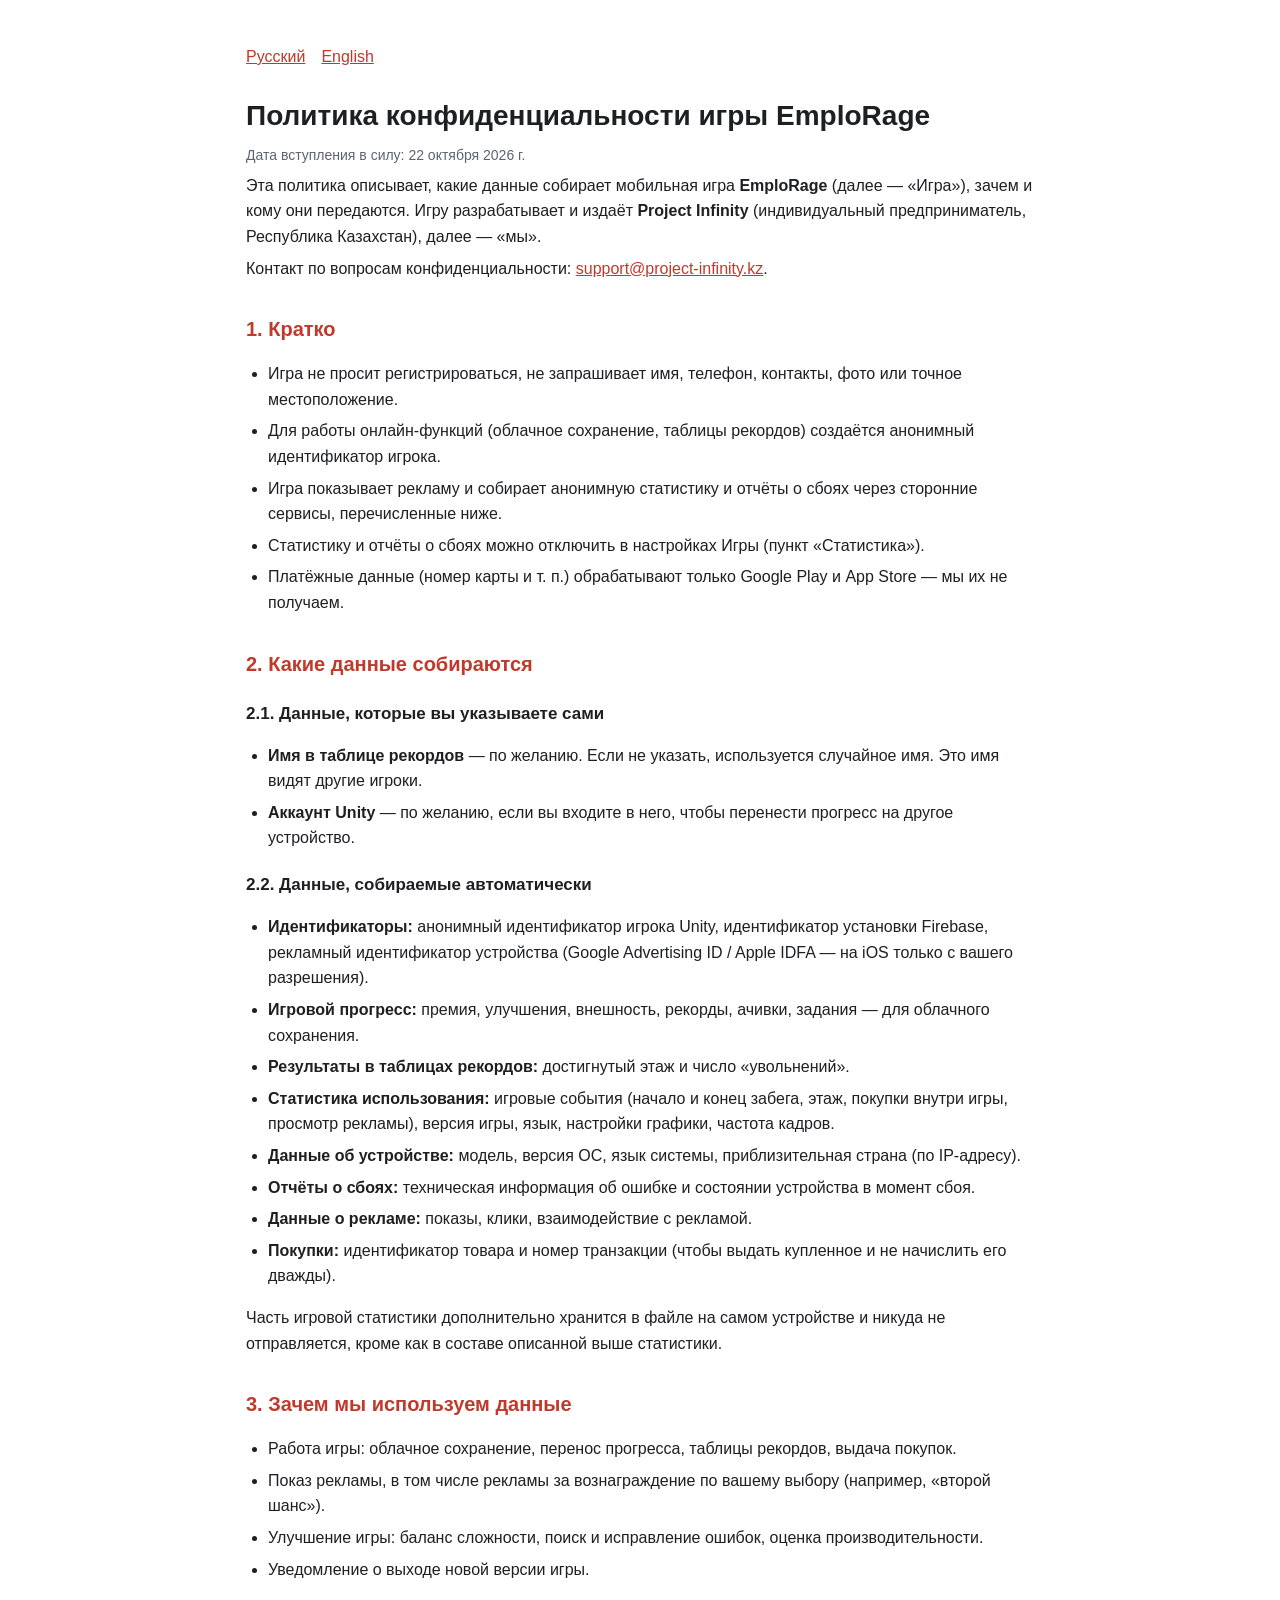
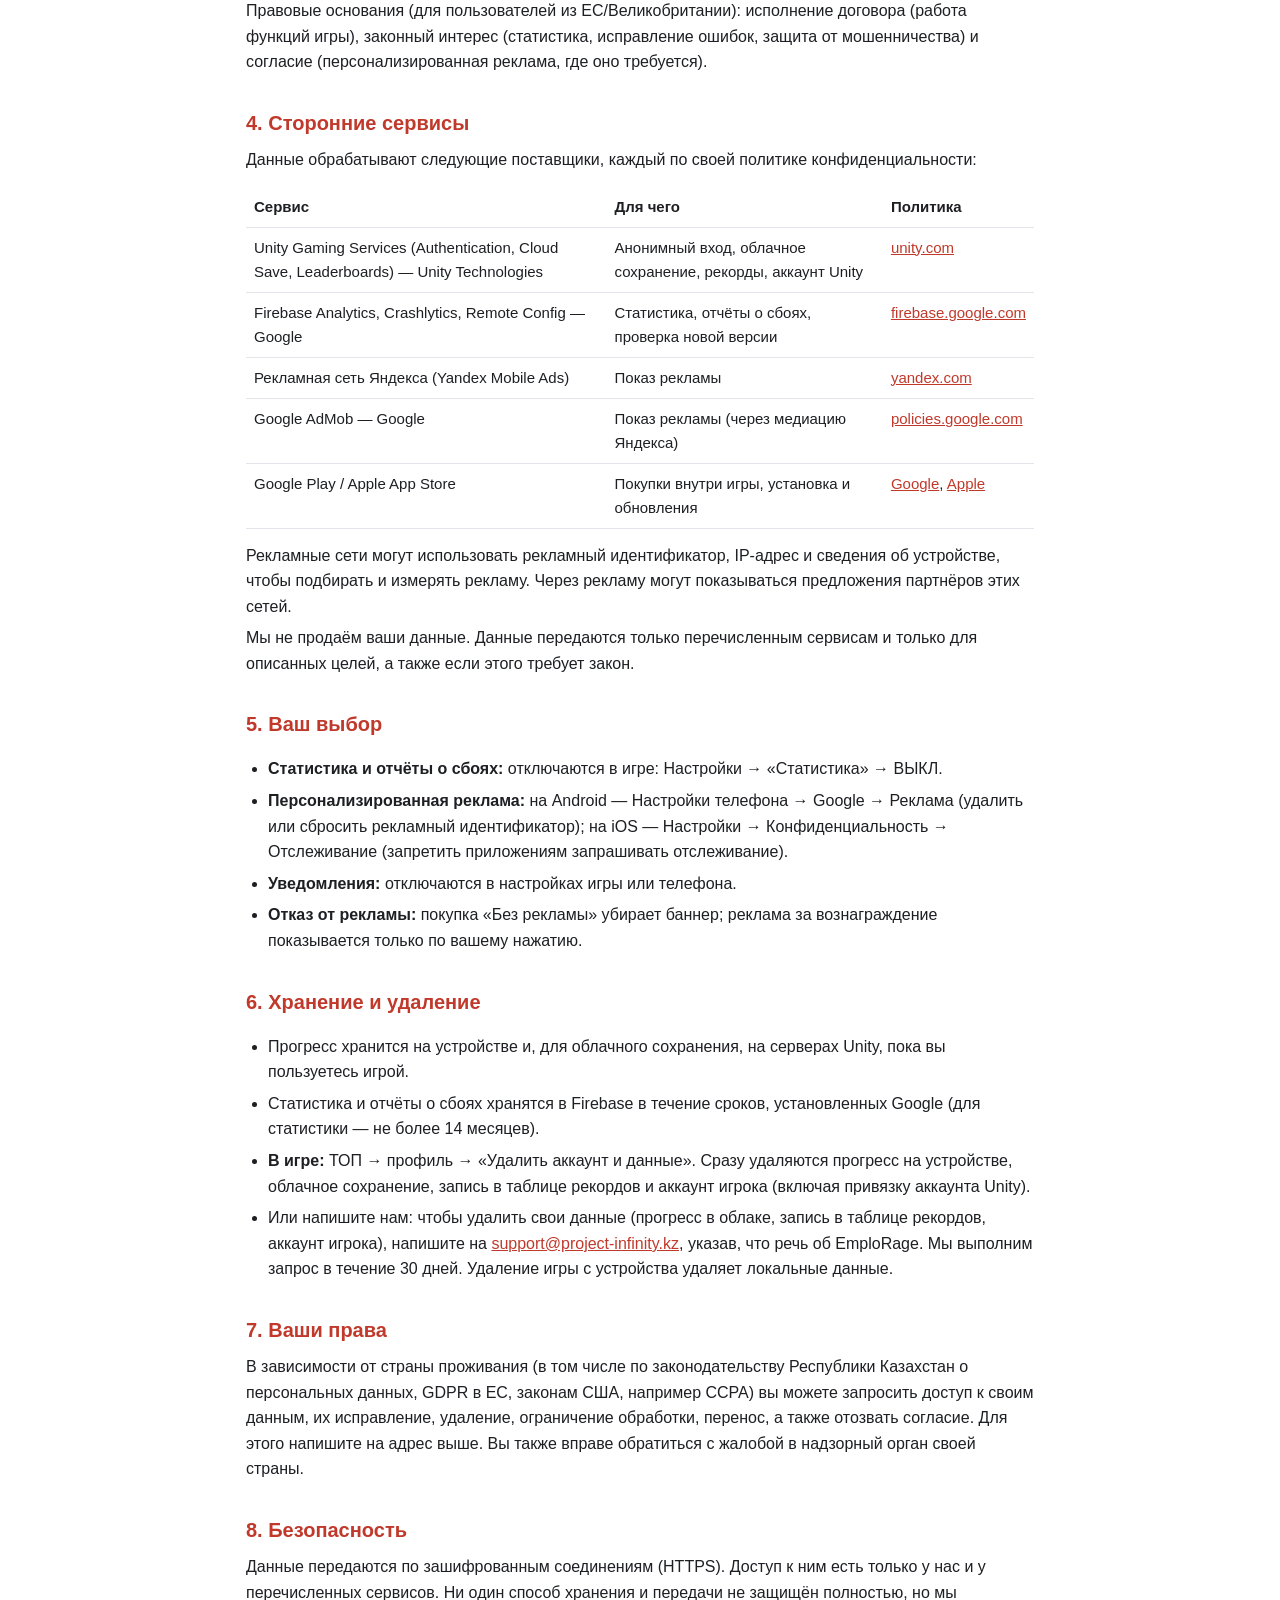
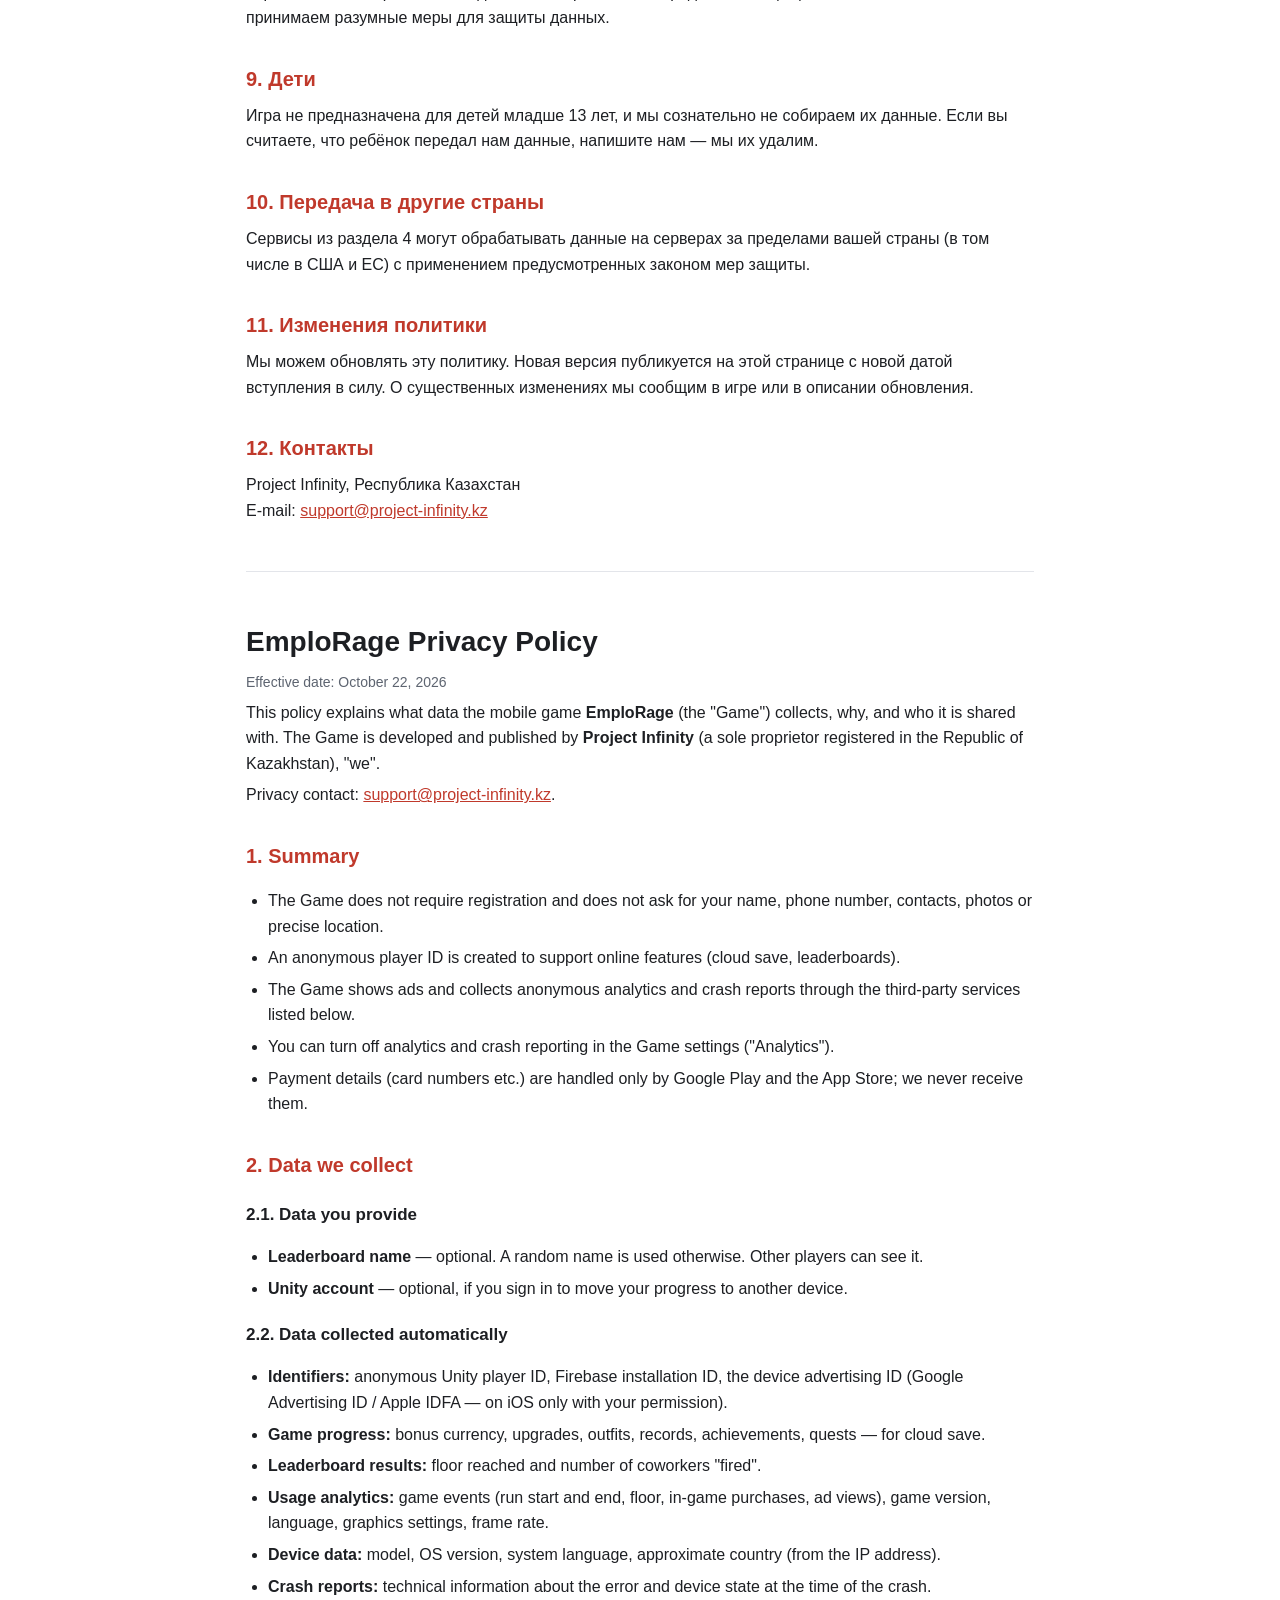
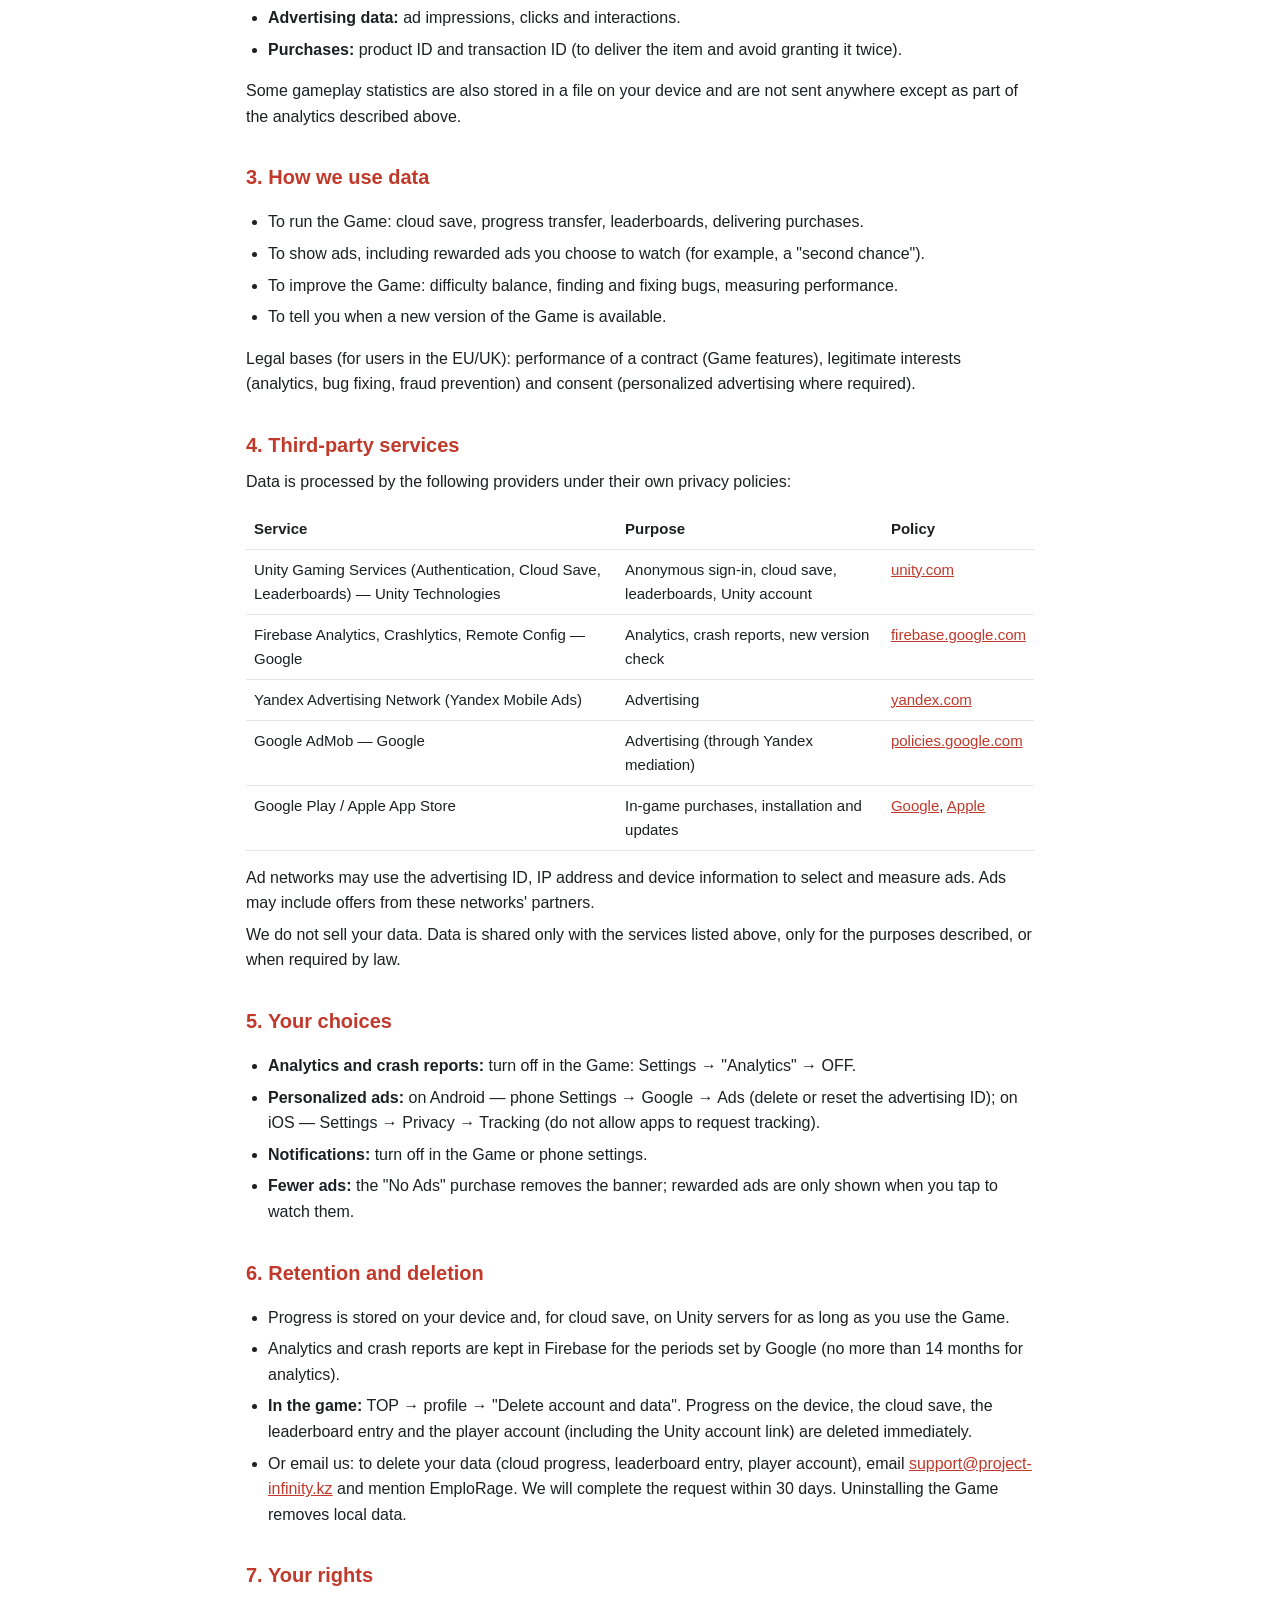
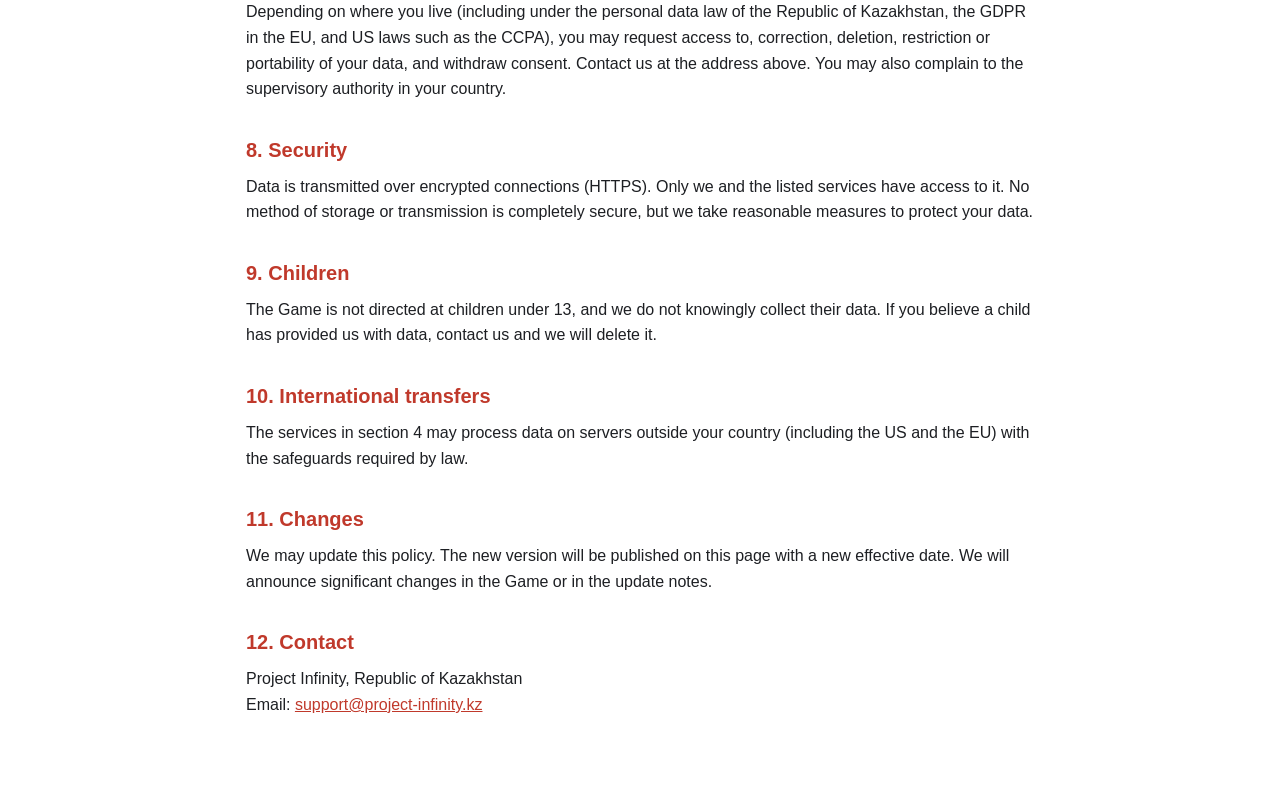
==== commit 95eb68f7: "Update emplorage_privacy.html" ====
--- a/emplorage_privacy.html
+++ b/emplorage_privacy.html
@@ -229,13 +229,14 @@
           по вашему нажатию.</li>
       </ul>
 
-      <h2>6. Хранение и удаление</h2>
+      <h2 id="delete-ru">6. Хранение и удаление</h2>
       <ul>
         <li>Прогресс хранится на устройстве и, для облачного сохранения, на серверах Unity, пока вы пользуетесь игрой.
         </li>
         <li>Статистика и отчёты о сбоях хранятся в Firebase в течение сроков, установленных Google (для статистики — не
           более 14 месяцев).</li>
-        <li>Чтобы удалить свои данные (прогресс в облаке, запись в таблице рекордов, аккаунт игрока), напишите на <a
+        <li><b>В игре:</b> ТОП → профиль → «Удалить аккаунт и данные». Сразу удаляются прогресс на устройстве, облачное сохранение, запись в таблице рекордов и аккаунт игрока (включая привязку аккаунта Unity).</li>
+        <li>Или напишите нам: чтобы удалить свои данные (прогресс в облаке, запись в таблице рекордов, аккаунт игрока), напишите на <a
             href="mailto:support@project-infinity.kz">support@project-infinity.kz</a>, указав, что речь об EmploRage. Мы
           выполним запрос в течение 30 дней. Удаление игры с устройства удаляет локальные данные.</li>
       </ul>
@@ -377,13 +378,14 @@
           watch them.</li>
       </ul>
 
-      <h2>6. Retention and deletion</h2>
+      <h2 id="delete">6. Retention and deletion</h2>
       <ul>
         <li>Progress is stored on your device and, for cloud save, on Unity servers for as long as you use the Game.
         </li>
         <li>Analytics and crash reports are kept in Firebase for the periods set by Google (no more than 14 months for
           analytics).</li>
-        <li>To delete your data (cloud progress, leaderboard entry, player account), email <a
+        <li><b>In the game:</b> TOP → profile → "Delete account and data". Progress on the device, the cloud save, the leaderboard entry and the player account (including the Unity account link) are deleted immediately.</li>
+        <li>Or email us: to delete your data (cloud progress, leaderboard entry, player account), email <a
             href="mailto:support@project-infinity.kz">support@project-infinity.kz</a> and mention EmploRage. We will
           complete the request within 30 days.
           Uninstalling the Game removes local data.</li>
